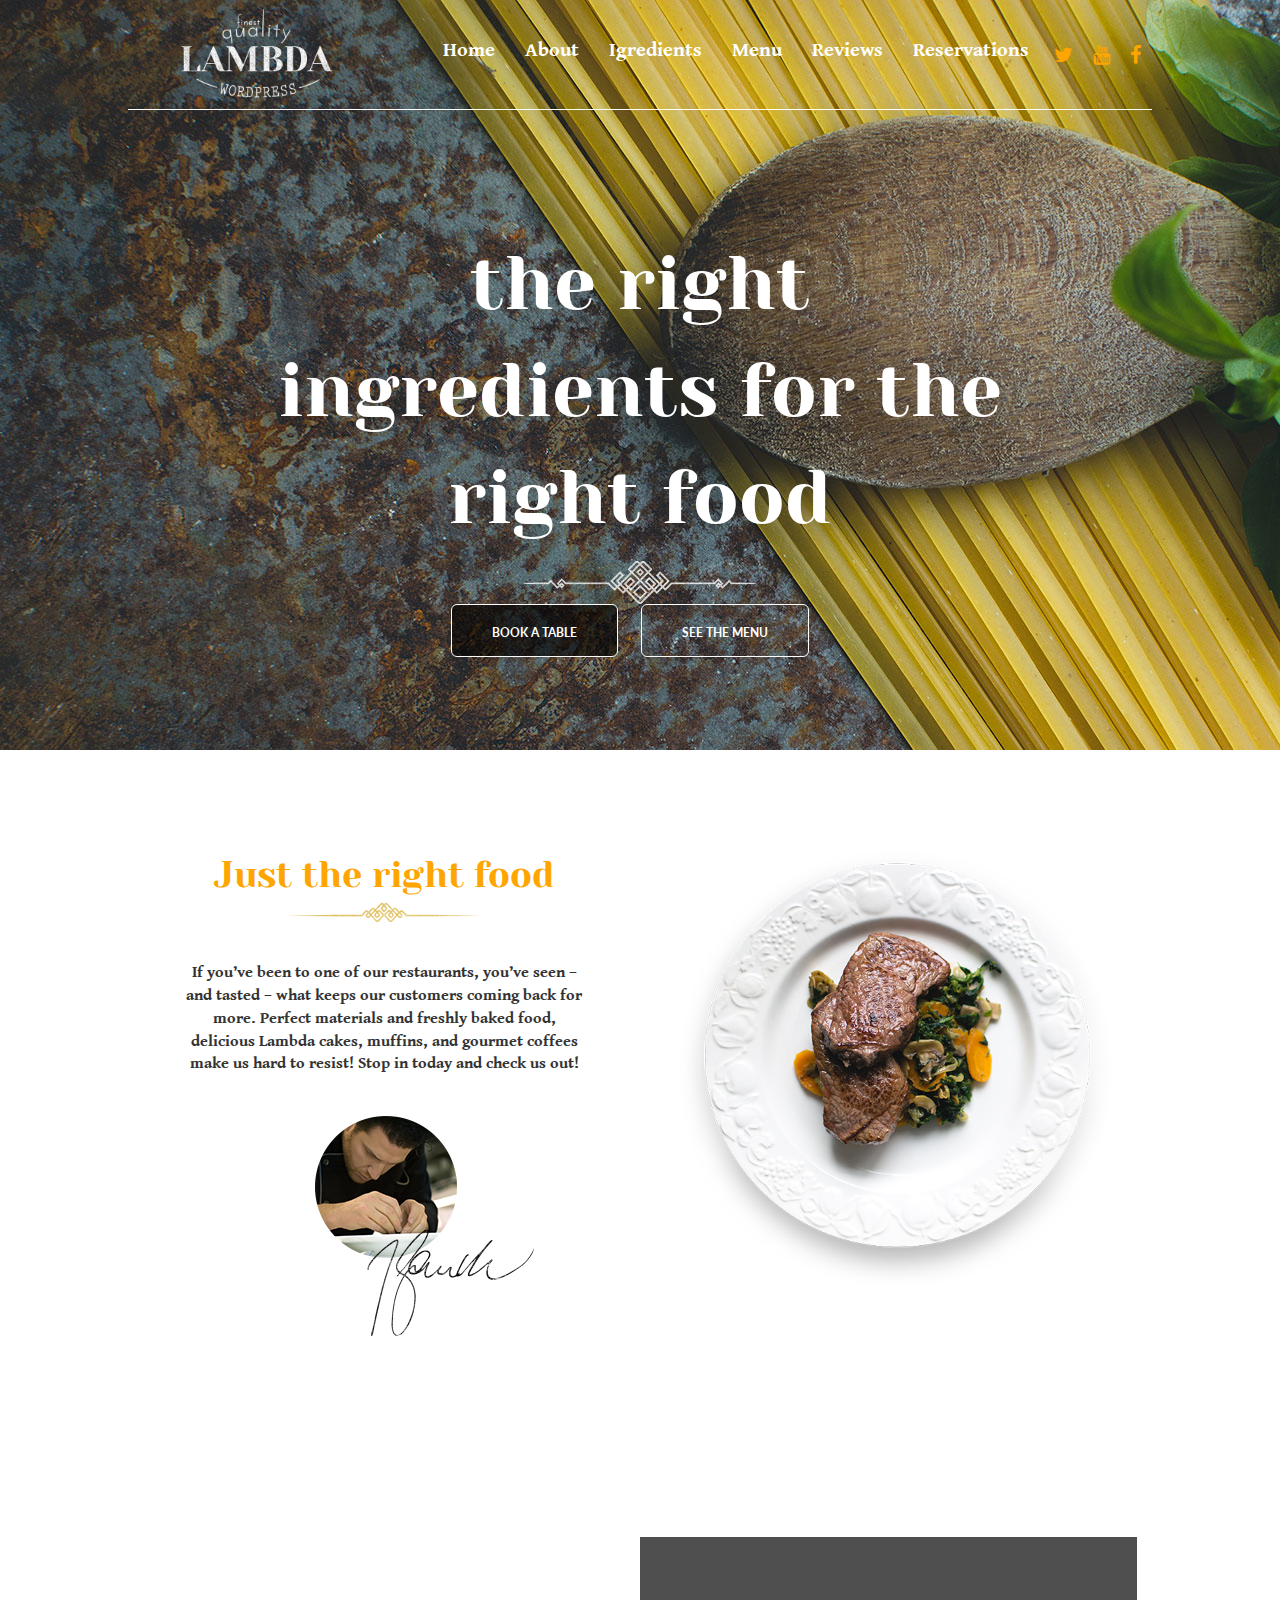
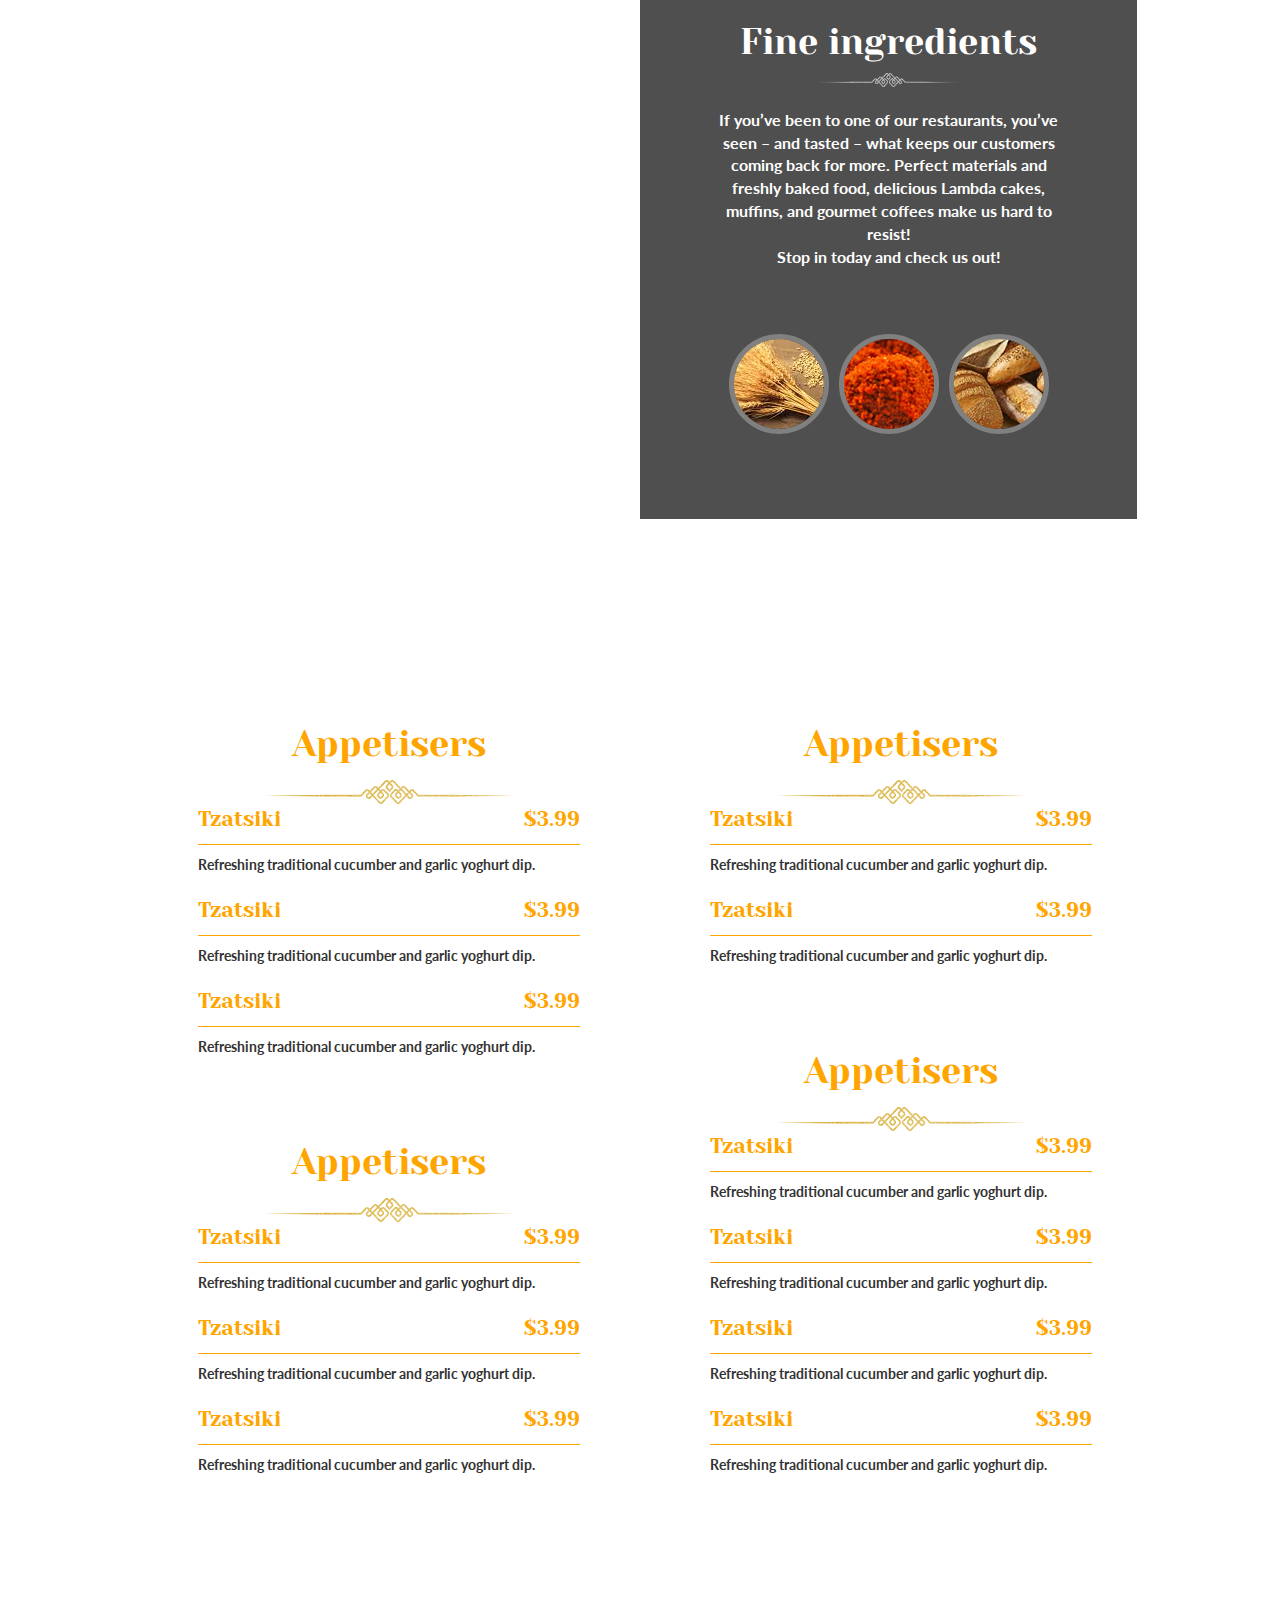
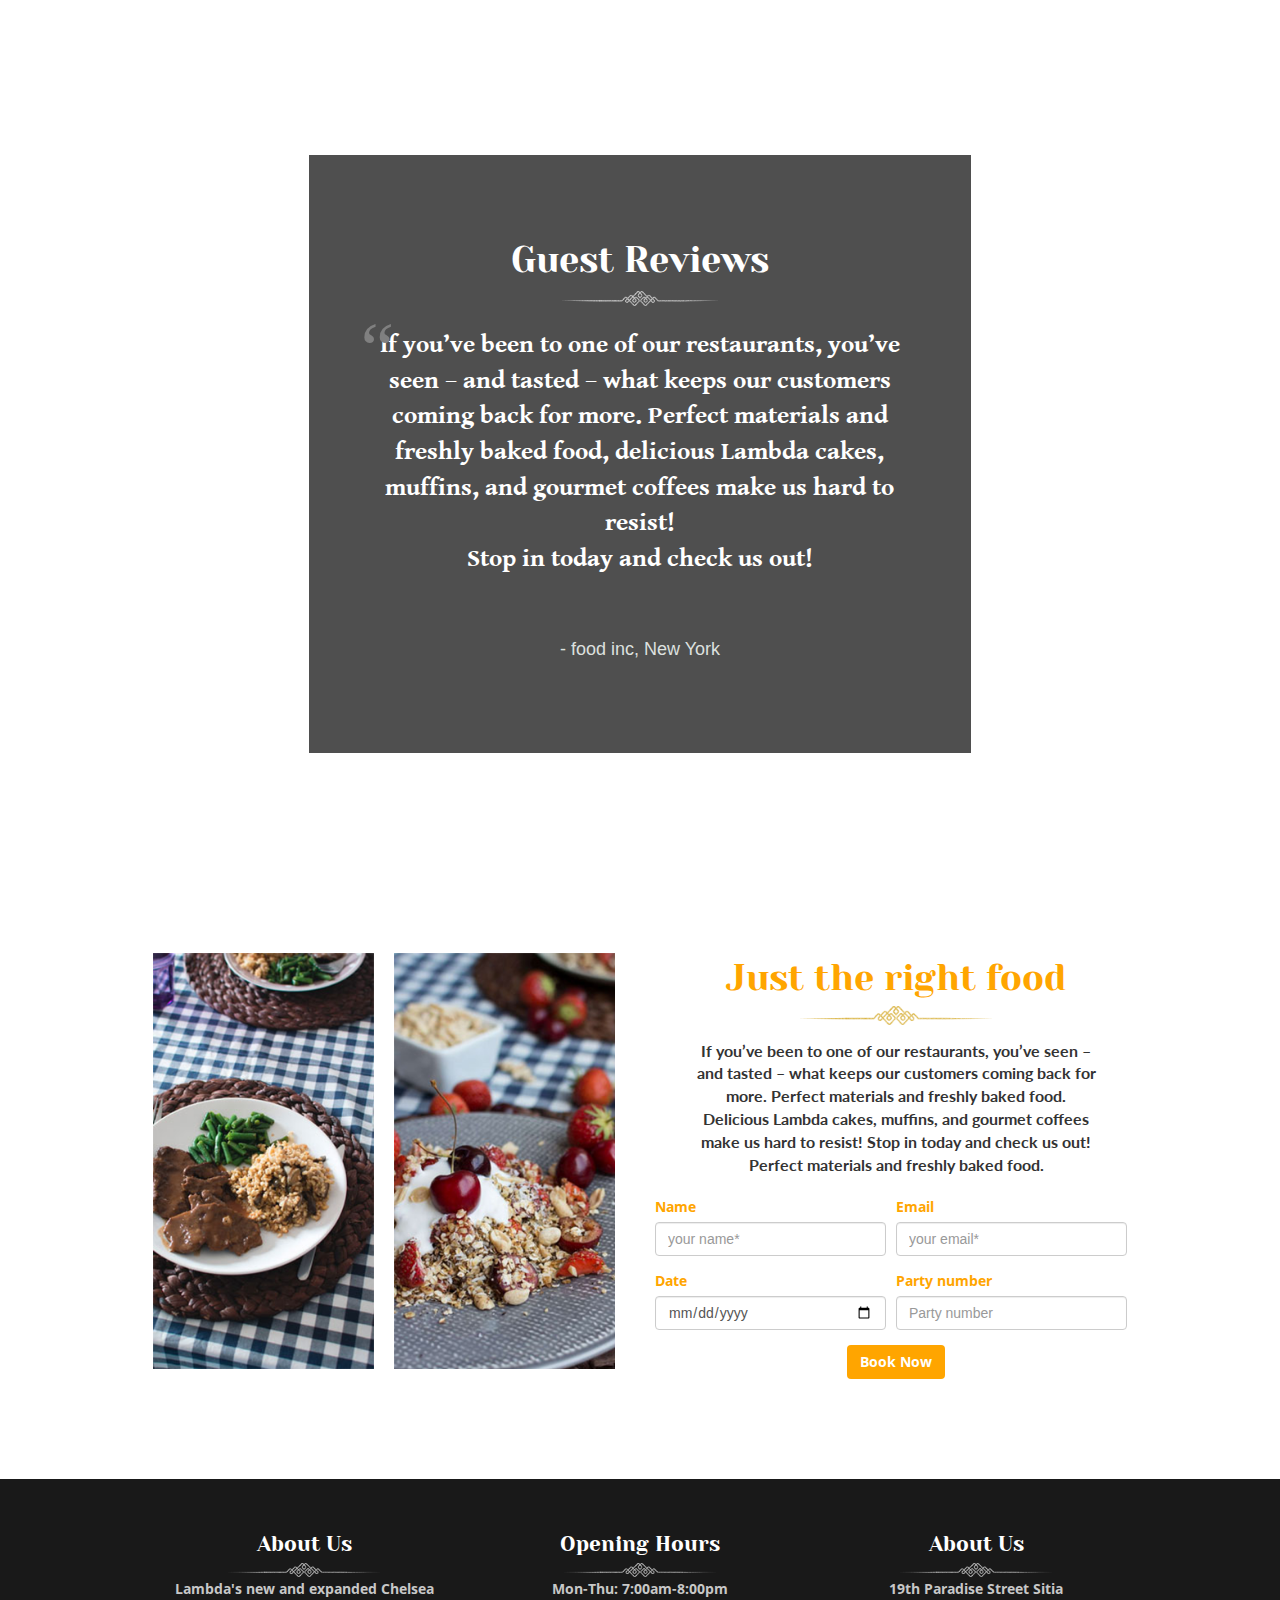
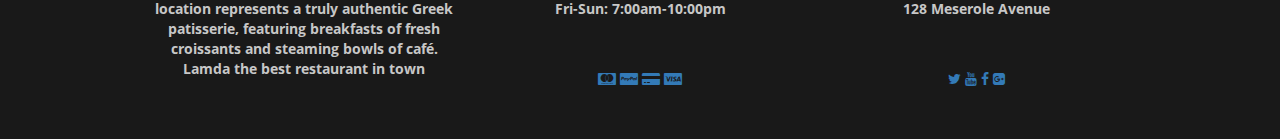
==== index.html @ 059dde7f "template day 90%" ====
<!DOCTYPE html>
<html lang="en">
<head>
	<meta charset="UTF-8">
	<title>Restaurant</title>

	<link rel="stylesheet" href="css/bootstrap.min.css">
	<link rel="stylesheet" href="css/font-awesome.min.css">
	<link rel="stylesheet" href="css/font.css">

	<script type="text/javascript" src="js/jquery-3.2.1.min.js"></script>
	<script type="text/javascript" src="js/bootstrap.min.js"></script>
	<script type="text/javascript" src="js/masonry.pkgd.js"></script>
	<link rel="stylesheet" href="css/style.css">

</head>
<body>
	<header id="header" class="">
		<div class="top-head">
			<div class="col-md-3 logo">
				<a href="#"><img src="img/logo1.png"  alt=""></a>
			</div>
			<div class="menu-top pull-right">
				<div class="row">
					<nav class=" navbar">
						<div class="container-fluid">
							<ul class="nav navbar-nav">
								<li class="active"><a href="#">Home</a></li>
								<li><a href="#">About</a></li>
								<li><a href="#">Igredients</a></li>
								<li><a href="#">Menu</a></li>
								<li><a href="#">Reviews</a></li>
								<li><a href="#">Reservations</a></li>
								<li >
									<ul class="social">
										<li><a href="#"><i class="fa fa-twitter" aria-hidden="true"></i></a></li>
										<li><a href="#"><i class="fa fa-youtube" aria-hidden="true"></i></a></li>
										<li><a href="#"><i class="fa fa-facebook" aria-hidden="true"></i></a></li>
									</ul>
								</li>
							</ul>
						</div>
					</nav>
				</div>
			</div>

		</div>
		<div class="content-top text-center">
			<div class="slogan">
				<p>the right ingredients for the right food</p>
			</div>
			<img src="img/hr-bg-slide.png" alt="">
			<div class="content-button">
				<a href="#" class="btn btn-lg " style="background: rgba(0, 0, 0, 0.64);">BOOK A TABLE</a>
				<a href="#" class="btn btn-lg">SEE THE MENU</a>
			</div>
		</div>
	</header><!-- /header -->

	<div class="container">
		<section class="about row">
			<div class="col-md-6 text-center">
				<div class="about-name">Just the right food</div>
				<img src="img/ss-content-hr.png" alt="" style="max-width: 40%;">
				<div class="about-content">If you’ve been to one of our restaurants, you’ve seen – and tasted – what keeps our customers coming back for more. Perfect materials and freshly baked food, delicious Lambda cakes,  muffins, and gourmet coffees make us hard to resist! Stop in today and check us out!</div>
				<img src="img/ss-about2.png" alt="" class="about-img1">
			</div>
			<div class="col-md-6 about-img text-center">
				<img src="img/ss-about1.png" alt="">
			</div>
		</section>
	</div>
	<!-- /about -->
	<section class="ingredients">
		<div class="container">
			<div class="col-md-6 col-md-offset-6 ingredients-col text-center">
				<div class="ingredient-name">Fine ingredients</div>
				<img src="img/ss-ingre-hr.png" alt="">
				<div class="ingredient-content" >If you’ve been to one of our restaurants, you’ve seen – and tasted – what keeps our customers coming back for more. Perfect materials and freshly baked food, delicious Lambda cakes,  muffins, and gourmet coffees make us hard to resist! 
					<p>Stop in today and check us out!</p>
				</div>
				<div class="ingredient-img text-center">
					<div class="img3 pull-left"><img src="img/ss-ingre1.png" alt=""></div>
					<div class="img3 pull-left"><img src="img/ss-ingre2.png" alt=""></div>
					<div class="img3 pull-left"><img src="img/ss-ingre3.png" alt=""></div>
				</div>
			</div>
		</div>
	</section>
	<!-- /ingredients -->
	<div class="container">
		<section class="menu row grid" data-masonry='{ "itemSelector": ".grid-item", "columnWidth": 50% }'>
			<div class="col-md-6 grid-item">
				<div class="menu-title text-center">
					<p>Appetisers</p>
					<img src="img/ss-content-hr.png" alt="">
				</div>
				<div class="menu-sub">
					<div class="titleNprice">
						<p class="title pull-left">Tzatsiki</p>
						<p class="price pull-right">$3.99</p>
					</div>
					<div class="description">Refreshing traditional cucumber and garlic yoghurt dip.</div>
				</div>
				<div class="menu-sub">
					<div class="titleNprice">
						<p class="title pull-left">Tzatsiki</p>
						<p class="price pull-right" >$3.99</p>
					</div>
					<div class="description">Refreshing traditional cucumber and garlic yoghurt dip.</div>
				</div>
				<div class="menu-sub">
					<div class="titleNprice">
						<p class="title pull-left">Tzatsiki</p>
						<p class="price pull-right" >$3.99</p>
					</div>
					<div class="description">Refreshing traditional cucumber and garlic yoghurt dip.</div>
				</div>
				

			</div>
			<div class="col-md-6 grid-item">
				<div class="menu-title text-center">
					<p>Appetisers</p>
					<img src="img/ss-content-hr.png" alt="">
				</div>
				<div class="menu-sub">
					<div class="titleNprice">
						<p class="title pull-left">Tzatsiki</p>
						<p class="price pull-right" >$3.99</p>
					</div>
					<div class="description">Refreshing traditional cucumber and garlic yoghurt dip.</div>
				</div>
				<div class="menu-sub">
					<div class="titleNprice">
						<p class="title pull-left">Tzatsiki</p>
						<p class="price pull-right" >$3.99</p>
					</div>
					<div class="description">Refreshing traditional cucumber and garlic yoghurt dip.</div>
				</div>
				

			</div>
			<div class="col-md-6 grid-item">
				<div class="menu-title text-center">
					<p>Appetisers</p>
					<img src="img/ss-content-hr.png" alt="">
				</div>
				<div class="menu-sub">
					<div class="titleNprice">
						<p class="title pull-left">Tzatsiki</p>
						<p class="price pull-right">$3.99</p>
					</div>
					<div class="description">Refreshing traditional cucumber and garlic yoghurt dip.</div>
				</div>
				<div class="menu-sub">
					<div class="titleNprice">
						<p class="title pull-left">Tzatsiki</p>
						<p class="price pull-right">$3.99</p>
					</div>
					<div class="description">Refreshing traditional cucumber and garlic yoghurt dip.</div>
				</div>
				<div class="menu-sub">
					<div class="titleNprice">
						<p class="title pull-left">Tzatsiki</p>
						<p class="price pull-right" >$3.99</p>
					</div>
					<div class="description">Refreshing traditional cucumber and garlic yoghurt dip.</div>
				</div>
				<div class="menu-sub">
					<div class="titleNprice">
						<p class="title pull-left">Tzatsiki</p>
						<p class="price pull-right" >$3.99</p>
					</div>
					<div class="description">Refreshing traditional cucumber and garlic yoghurt dip.</div>
				</div>

				

			</div>
			<div class="col-md-6 grid-item">
				<div class="menu-title text-center">
					<p>Appetisers</p>
					<img src="img/ss-content-hr.png" alt="">
				</div>
				<div class="menu-sub">
					<div class="titleNprice">
						<p class="title pull-left">Tzatsiki</p>
						<p class="price pull-right">$3.99</p>
					</div>
					<div class="description">Refreshing traditional cucumber and garlic yoghurt dip.</div>
				</div>
				<div class="menu-sub">
					<div class="titleNprice">
						<p class="title pull-left">Tzatsiki</p>
						<p class="price pull-right" >$3.99</p>
					</div>
					<div class="description">Refreshing traditional cucumber and garlic yoghurt dip.</div>
				</div>
				<div class="menu-sub">
					<div class="titleNprice">
						<p class="title pull-left">Tzatsiki</p>
						<p class="price pull-right" >$3.99</p>
					</div>
					<div class="description">Refreshing traditional cucumber and garlic yoghurt dip.</div>
				</div>
			</div>
		</section>
	</div>
	<!-- /menu -->
	<section class="review">
		<div class="container">
			<div class="col-md-8 col-md-offset-2 review-col text-center">
				<div class="review-name">Guest Reviews</div>
				<img src="img/ss-ingre-hr.png" alt="">
				<div class="review-content text-center" ><span style="font-family: Georgia;font-size: 75px;position: absolute;color: gray;top: 139px;left: 52px;">“</span>If you’ve been to one of our restaurants, you’ve seen – and tasted – what keeps our customers coming back for more. Perfect materials and freshly baked food, delicious Lambda cakes,  muffins, and gourmet coffees make us hard to resist! 
					<p>Stop in today and check us out!</p>
				</div>
				<p class="review-src">- food inc, New York</p>
			</div>
		</div>
	</section>
	<!-- /review -->
	<div class="container">
		<section class="reservations row">
			<div class="col-md-6 reservations-img">
				<div class="img2"><img src="img/ss-reser1.png" alt=""></div>
				<div class="img2"><img src="img/ss-reser2.png" alt=""></div>
			</div>

			<div class="col-md-6 reservations-TF">
				<div class="reservations-text text-center">
					<div class="reservations-name">Just the right food</div>
					<img src="img/ss-content-hr.png" alt="" style="max-width: 40%;">
					<div class="reservations-content">
						If you’ve been to one of our restaurants, you’ve seen – and tasted – what keeps our customers coming back for more. Perfect materials and freshly baked food. <br>
						Delicious Lambda cakes,  muffins, and gourmet coffees make us hard to resist! Stop in today and check us out! Perfect materials and freshly baked food.
					</div>
				</div>
				<div class="reservations-form">
					<form action="" method="POST" role="form">
						<div class="form-group rs-form">
							<label for="">Name</label>
							<input type="text" class="form-control" name="name" placeholder="your name*" required>
						</div>
						<div class="form-group rs-form">
							<label for="">Email</label>
							<input type="email" class="form-control" name="email" placeholder="your email*" required>
						</div>
						<div class="form-group rs-form">
							<label for="">Date</label>
							<input type="date" class="form-control" name="date" required>
						</div>
						<div class="form-group rs-form">
							<label for="">Party number</label>
							<input type="number" class="form-control" name="number" placeholder="Party number">
						</div>

						

						<button type="submit" class="btn btn-orange" style="display: block;margin: 0 auto;">Book Now</button>
					</form>
				</div>
			</div>
		</section>
	</div>
	<!-- /reservations -->
	<footer id="footer">
		<div class="container">
			<div class="row">
				<div class="col-md-4 AboutUs text-center">
					<div class="About-title">About Us</div>
					<img src="img/ss-ingre-hr.png" alt="">
					<div class="About-des">
						Lambda's new and expanded Chelsea location represents a truly authentic Greek patisserie, featuring breakfasts of fresh croissants and steaming bowls of café.
						Lamda the best restaurant in town
					</div>
				</div>
				<div class="col-md-4 AboutUs text-center">
					<div class="About-title">Opening Hours</div>
					<img src="img/ss-ingre-hr.png" alt="">
					<div class="About-des">
						<div class="timework">
							Mon-Thu: 7:00am-8:00pm <br>
							Fri-Sun: 7:00am-10:00pm
						</div>
						<div class="logo-pay">
							<a href="#"><i class="fa fa-cc-mastercard" aria-hidden="true"></i></a>
							<a href="#"><i class="fa fa-cc-paypal" aria-hidden="true"></i></a>
							<a href="#"><i class="fa fa-credit-card-alt" aria-hidden="true"></i></a>
							<a href="#"><i class="fa fa-cc-visa" aria-hidden="true"></i></a>
						</div>
					</div>
				</div>
				<div class="col-md-4 AboutUs text-center">
					<div class="About-title">About Us</div>
					<img src="img/ss-ingre-hr.png" alt="">
					<div class="About-des">
						<div class="addwork">
							19th Paradise Street Sitia <br>
							128 Meserole Avenue
						</div>
						<div class="logo-social">
							<a href="#"><i class="fa fa-twitter" aria-hidden="true"></i></a>
							<a href="#"><i class="fa fa-youtube" aria-hidden="true"></i></i></a>
							<a href="#"><i class="fa fa-facebook" aria-hidden="true"></i></a>
							<a href="#"><i class="fa fa-google-plus-square" aria-hidden="true"></i></a>
						</div>
					</div>
				</div>
				
			</div>
		</div>
	</footer>






	<!-- script div xếp chồng -->
	<script>
		$()
		
	</script>
	<script type="text/javascript">
		$(document).ready(function() {
			var elem = document.querySelector('.grid');
			var msnry = new Masonry( elem, {
		  	// options
		  	itemSelector: '.grid-item',
		  	columnWidth: 200
		  });

			// element argument can be a selector string
			//   for an individual element
			var msnry = new Masonry( '.grid', {
			  // options
			});
		});
	</script>
</body>
</html>
---- css/font.css ----
@font-face {
    font-family: 'Lato';
    src: url('../fonts/Lato-Bold.ttf');
}
@font-face {
    font-family: 'Yeseva One';
    src: url('../fonts/YesevaOne-Regular.ttf');
}
@font-face {
    font-family: 'Gentium Book';
    src: url('../fonts/GenBkBasB.ttf');
}
@font-face {
    font-family: 'OpenSans';
    src: url('../fonts/OpenSans-Bold.ttf');
}
---- css/style.css ----
*{
	margin: 0;
	padding: 0;
}
*:before,
*:after {
    -moz-box-sizing: border-box;
    box-sizing: border-box;
}
/*chung*/
li{
	list-style: none;
}
a{
	text-decoration: none;
}

/*nav*/
#header{
	height: 750px;
	background: url(../img/bg-slide.png);
	background-attachment: fixed;
}
.top-head{
	height: 110px;
	width: 80%;
	margin: 0 auto;
	border-bottom: 1px solid #fff;
	color: white;
}
.logo{
	text-align: center;
}
.logo img{
	max-height: 110px;
	-webkit-filter: brightness(0) invert(1);
    filter: brightness(0) invert(1);
}
.navbar{
  margin-bottom: 0px;
  margin-top: 30px;
}
.navbar a{
	color: white;
	font-size: 20px;
	font-family: 'Gentium Book';
}
.navbar-nav>li>a{
	padding-top: 10px;
}
.navbar-nav>li>a:hover{
	background: orange;
}
.social li{
	padding:  10px;
	float: left;
	
	font-size: 20px;
}
.social li a{
	color: orange;
}
.social a:hover{
	cursor: pointer;
	color: white;
}
/*setfont*/
.slogan,.about-name,.ingredient-name,.menu-title p,.review-name,.title,.price,.reservations-name,.About-title{
	font-family: 'Yeseva One';
}
.content-button a,.ingredient-content,.description,.reservations-content{
	font-family: 'Lato';
}
.review-content,.about-content{
	font-family: 'Gentium Book';
}
.About-des,.rs-form label,.btn-orange{
	font-family: 'OpenSans';
}

/*content-top*/
.content-top{
	padding: 120px 0;
}
.slogan{
	width: 60%;
	margin: 0 auto;
	font-size: 75px;
	color: white;
	
}
	


.content-top img{
	max-width: 80%;
}
.content-button{
	
}
.content-button a{
	padding: 15px 40px;	
	border: 1x solid black;
	border: 1px solid white;
	color: white;
	margin-right: 20px;
	font-size: 12px;
	padding-top: 20px;
}
.content-button a:hover{
	color: orange;
}
/*main*/
.container{
	width: 80%;
}
	/*about*/
.about{
	padding: 100px 0px;
}

.about-img img{
	width: 90%;
}
.about-img1{
	margin-left: 80px;
}
.about-name{
	font-size: 36px;
	color: orange;
}
.about-content{
	padding: 40px;
	font-size: 16px;
    font-weight: 400;
}
	/*ingredients*/
.ingredients{
	padding: 100px 0;
	color: white;
	background: url(../img/ss-ingre-bg.png);
	background-attachment: fixed;
}
.ingredients-col{
	padding: 80px 70px;
	background: rgba(0, 0, 0, 0.69);
}
.ingredient-name{
	font-size: 36px;
}
.ingredient-content{
	margin-top: 20px;
	margin-bottom: 60px;
	font-size: 16px;
    font-weight: 400;
}
.ingredient-img{
	overflow: hidden;
	width: 330px;
	margin: 0 auto;
}
.ingredient-img .img3{
	width: 100px;
	height: 100px;
	margin: 5px;
	overflow: hidden;
	border: 5px solid gray;
	border-radius: 50%;
	position: relative;
}
.img3 img{
	position: absolute;
	top: -25%;
	left: -65%;

}

.ingredient-name~img{
	max-width: 40%;
}

	/*menu*/
.grid:after {
  content: '';
  display: block;
  clear: both;
}
.menu{
	padding: 100px 0;
}
.grid-item{
	float: left;
	padding: 0 60px 60px 70px;
}
.description{
	clear: both;
	padding: 10px 0 20px 0;
}
.menu-title p,.titleNprice{
	color: orange;
}
.menu-title p{
	font-size: 36px;

}
.titleNprice{
	font-size: 21px;
	overflow: hidden;
	border-bottom: 1px solid orange;
}

	/*review*/
.review{
	padding: 100px 0;
	color: white;
	background: url(../img/ss-review-bg.png);
	background-attachment: fixed;
}
.review-col{
	padding: 80px 70px;
	background: rgba(0, 0, 0, 0.69);
}
.review-name{
	font-size: 36px;
}
.review-content{
	margin-top: 20px;
	margin-bottom: 60px;
	font-size: 25px;
    font-weight: 400;
}
.review-src{
	font-size: 18px;
	color: #dde0df;
}

.review-name~img{
	max-width: 30%;
}

	/*reservation*/
.reservations{
	padding: 100px 0;
}
.img2{
	width: 46%;
	margin: 0 2%;
	float: left;
}
.img2 img{
	width: 100%;
}
.reservations-name{
	font-size: 36px;
	color: orange;
}
.reservations-content{
	padding: 15px 40px 20px 40px;
	font-size: 16px;
    font-weight: 400;
}
.rs-form{
	width: 48%;
	margin-right: 2%;
	float: left;
}
.rs-form label{
	color: orange;
}
.btn-orange{
	background: orange;
	color: white;
}

	/*footer*/
#footer{
	padding: 50px 10px;
	background: #191919;
	color: white;
}
.About-title{
	font-size: 21px;
}
.About-title~img{
	max-width: 50%;
}
.logo-pay,.logo-social{
	margin-top: 50px;
}
.About-des{
	color: #c7c7c7;
}
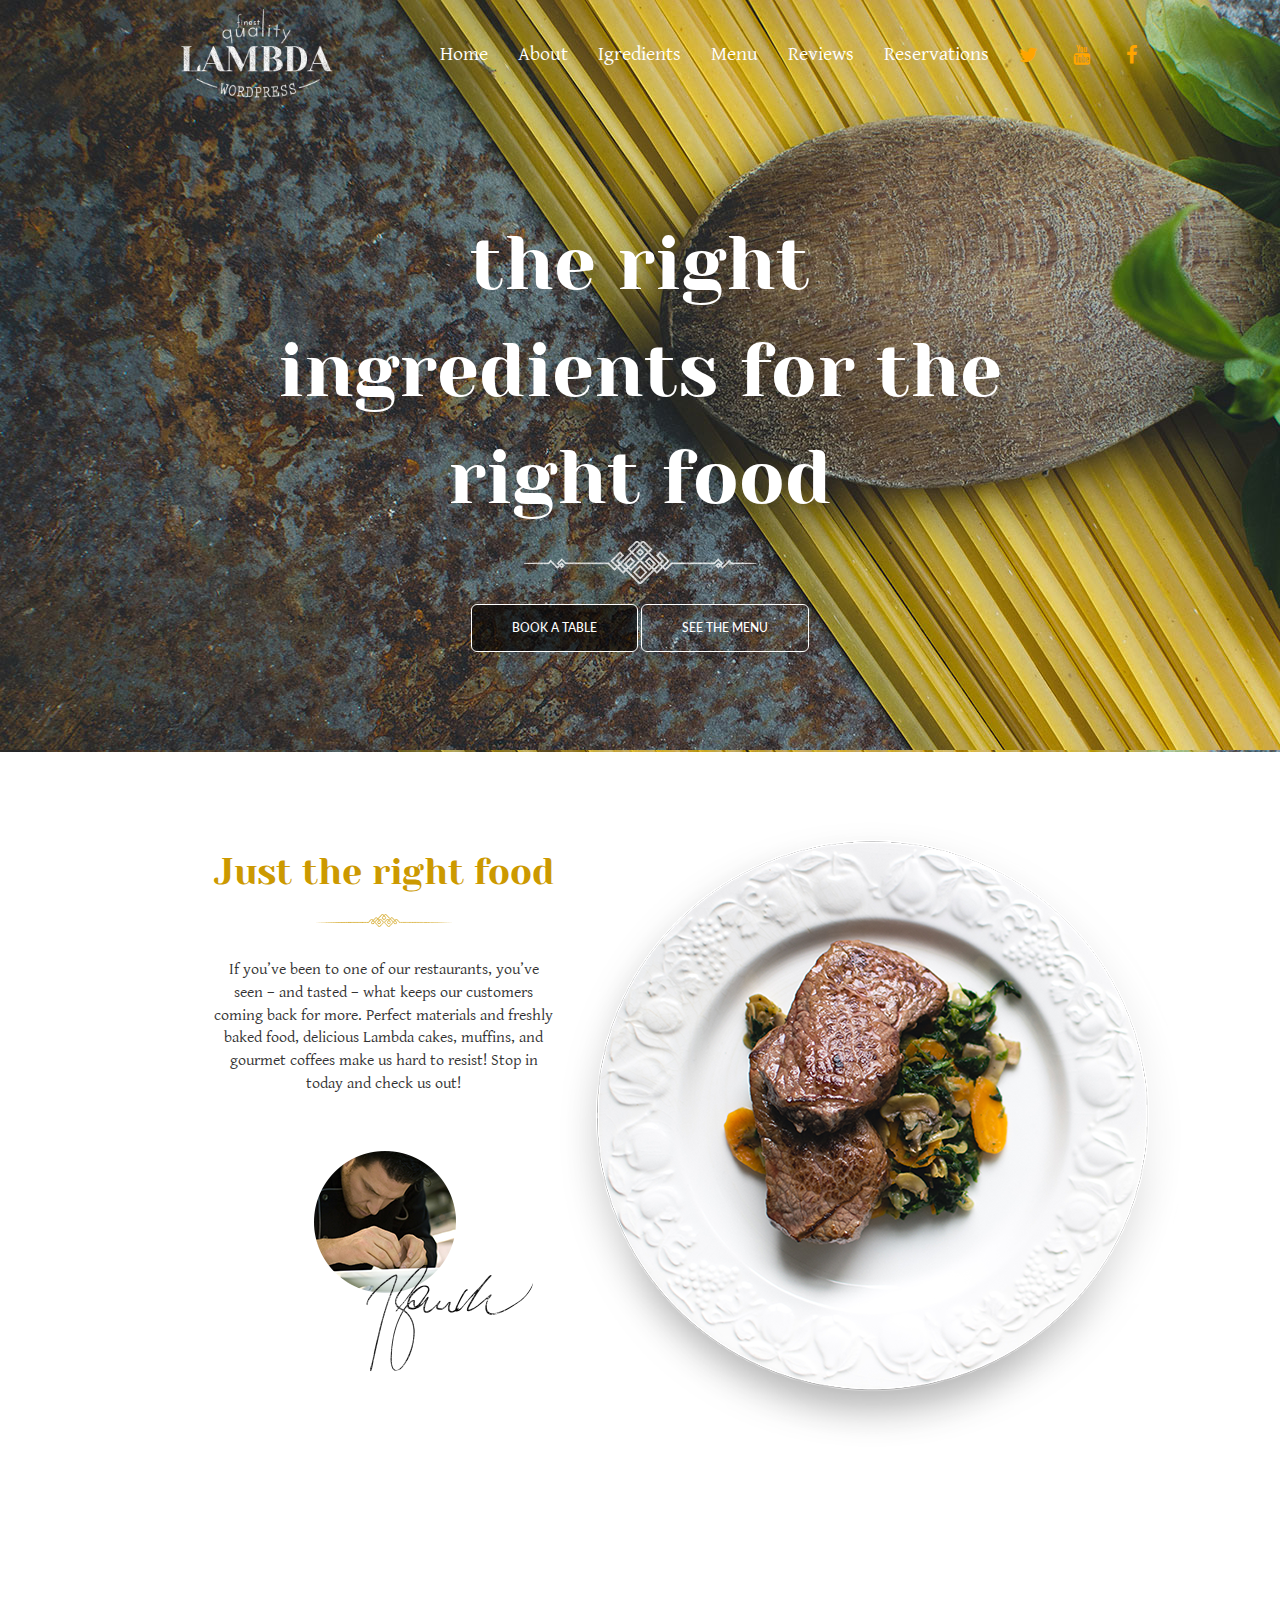
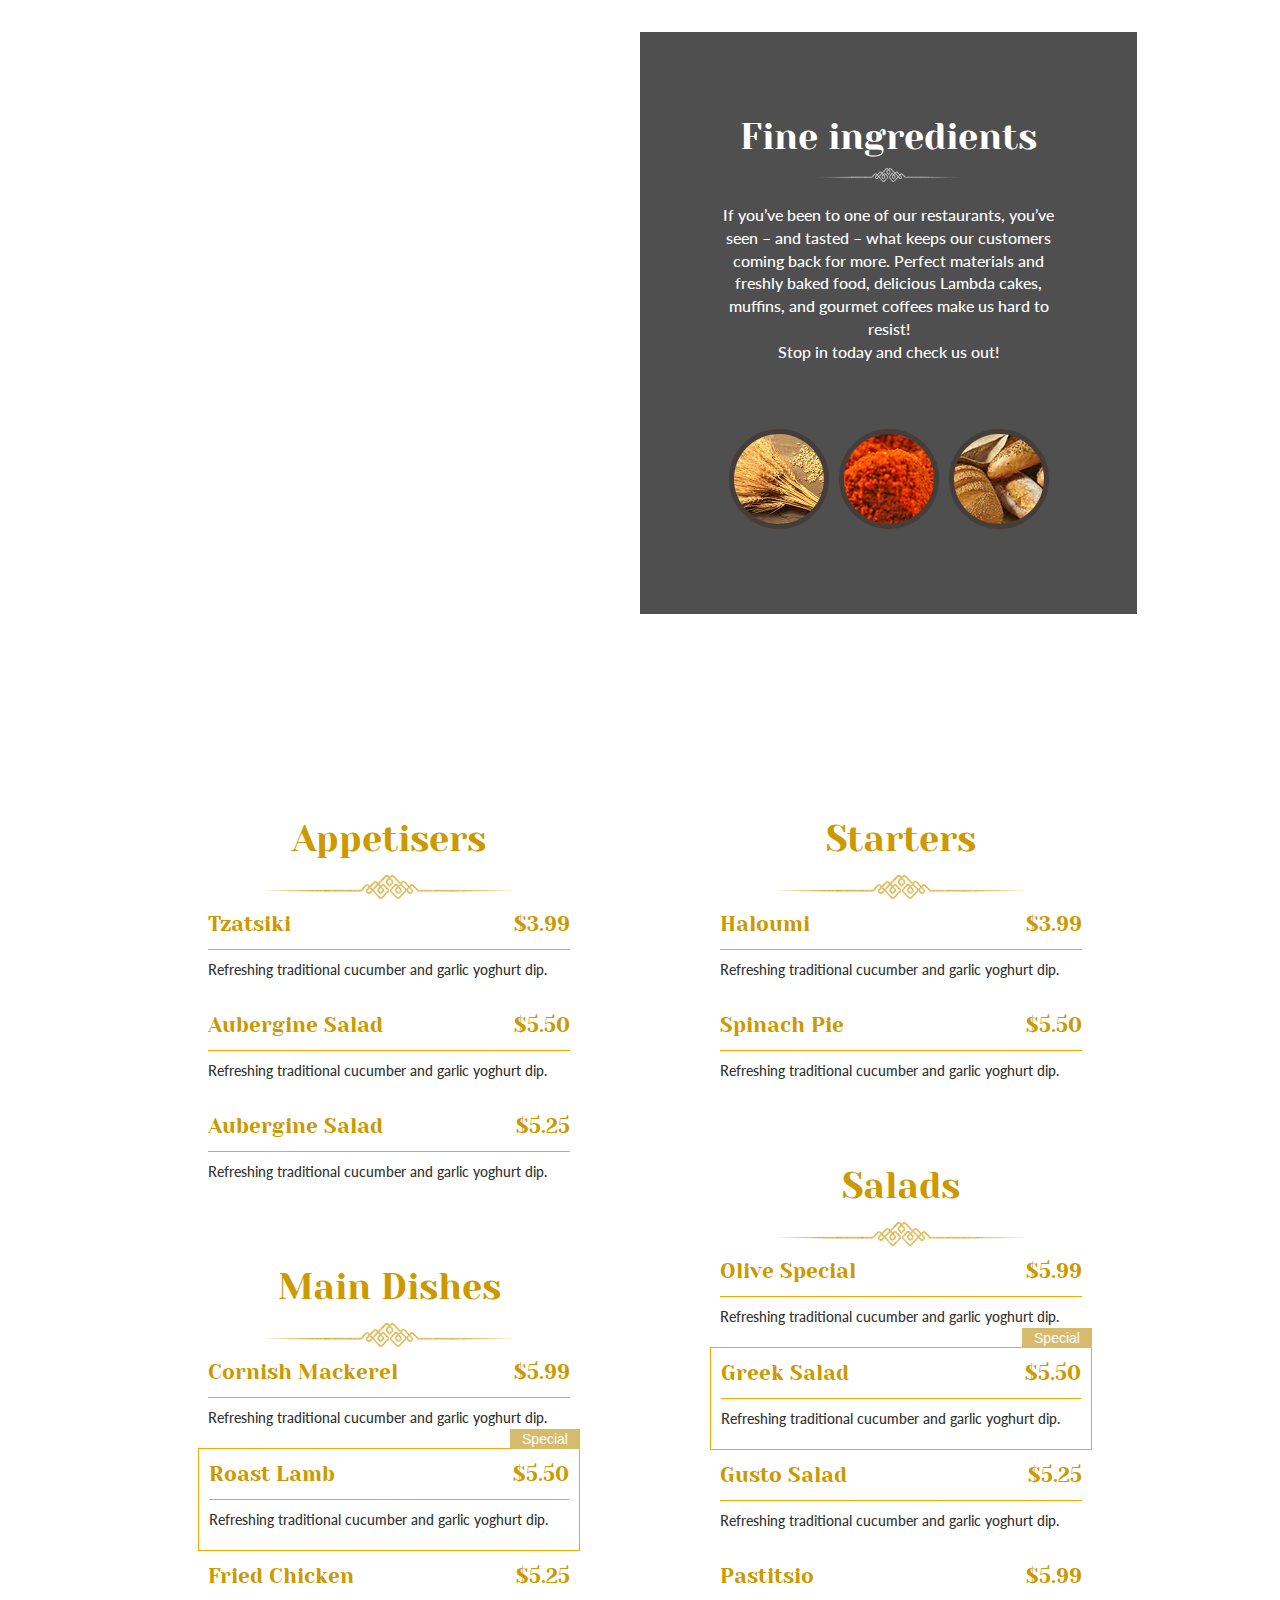
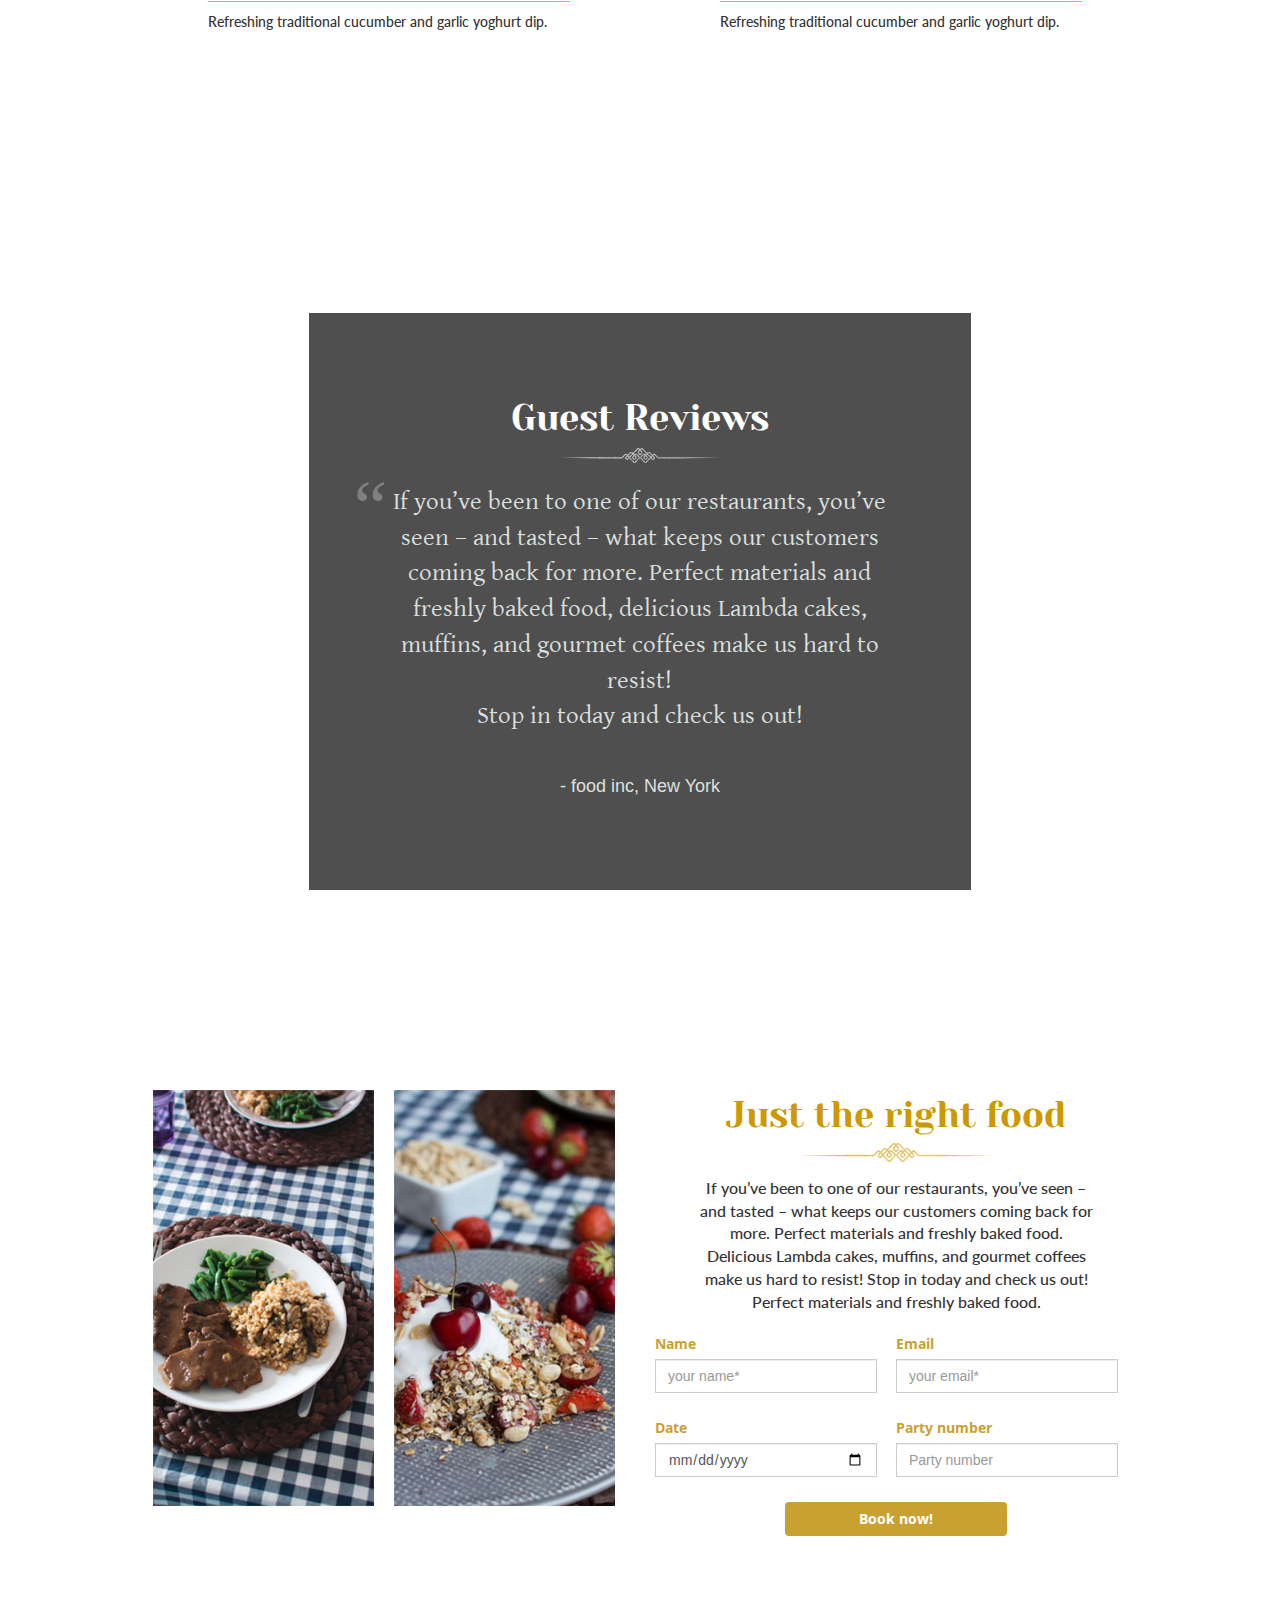
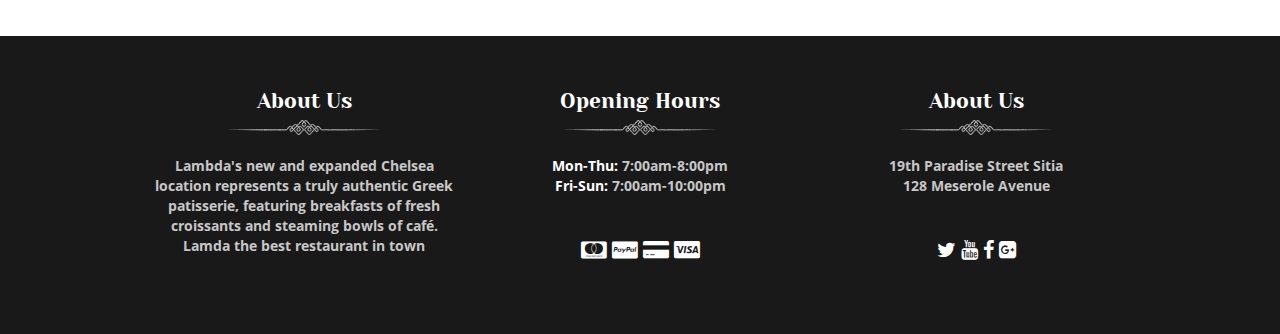
==== commit 4f36e414: "Done template!" ====
--- a/index.html
+++ b/index.html
@@ -11,39 +11,35 @@
 	<script type="text/javascript" src="js/jquery-3.2.1.min.js"></script>
 	<script type="text/javascript" src="js/bootstrap.min.js"></script>
 	<script type="text/javascript" src="js/masonry.pkgd.js"></script>
+	<script type="text/javascript" src="js/notify.js"></script>
 	<link rel="stylesheet" href="css/style.css">
 
 </head>
 <body>
 	<header id="header" class="">
-		<div class="top-head">
-			<div class="col-md-3 logo">
-				<a href="#"><img src="img/logo1.png"  alt=""></a>
-			</div>
-			<div class="menu-top pull-right">
-				<div class="row">
-					<nav class=" navbar">
-						<div class="container-fluid">
-							<ul class="nav navbar-nav">
-								<li class="active"><a href="#">Home</a></li>
-								<li><a href="#">About</a></li>
-								<li><a href="#">Igredients</a></li>
-								<li><a href="#">Menu</a></li>
-								<li><a href="#">Reviews</a></li>
-								<li><a href="#">Reservations</a></li>
-								<li >
-									<ul class="social">
-										<li><a href="#"><i class="fa fa-twitter" aria-hidden="true"></i></a></li>
-										<li><a href="#"><i class="fa fa-youtube" aria-hidden="true"></i></a></li>
-										<li><a href="#"><i class="fa fa-facebook" aria-hidden="true"></i></a></li>
-									</ul>
-								</li>
-							</ul>
-						</div>
+		<div class="navbar-top">
+			<div class="top-head">
+				<div class="col-md-3 logo">
+					<a href="#"><img src="img/logo1.png"  alt=""></a>
+				</div>
+				<div class="menu-top pull-right">
+					<nav class="navbar-custom">
+						<ul>
+							<li><a href="#">Home</a></li>
+							<li><a href="#">About</a></li>
+							<li><a href="#">Igredients</a></li>
+							<li><a href="#">Menu</a></li>
+							<li><a href="#">Reviews</a></li>
+							<li><a href="#">Reservations</a></li>
+							<li class="social">
+								<a href="#"><i class="fa fa-twitter" aria-hidden="true"></i></a>
+								<a href="#"><i class="fa fa-youtube" aria-hidden="true"></i></a>
+								<a href="#"><i class="fa fa-facebook" aria-hidden="true"></i></a>
+							</li>
+						</ul>
 					</nav>
 				</div>
 			</div>
-
 		</div>
 		<div class="content-top text-center">
 			<div class="slogan">
@@ -52,14 +48,14 @@
 			<img src="img/hr-bg-slide.png" alt="">
 			<div class="content-button">
 				<a href="#" class="btn btn-lg " style="background: rgba(0, 0, 0, 0.64);">BOOK A TABLE</a>
-				<a href="#" class="btn btn-lg">SEE THE MENU</a>
+				<a href="#" class="btn btn-lg" >SEE THE MENU</a>
 			</div>
 		</div>
 	</header><!-- /header -->
 
 	<div class="container">
 		<section class="about row">
-			<div class="col-md-6 text-center">
+			<div class="col-md-4 col-md-offset-1 text-center about-left">
 				<div class="about-name">Just the right food</div>
 				<img src="img/ss-content-hr.png" alt="" style="max-width: 40%;">
 				<div class="about-content">If you’ve been to one of our restaurants, you’ve seen – and tasted – what keeps our customers coming back for more. Perfect materials and freshly baked food, delicious Lambda cakes,  muffins, and gourmet coffees make us hard to resist! Stop in today and check us out!</div>
@@ -104,15 +100,15 @@
 				</div>
 				<div class="menu-sub">
 					<div class="titleNprice">
-						<p class="title pull-left">Tzatsiki</p>
-						<p class="price pull-right" >$3.99</p>
-					</div>
-					<div class="description">Refreshing traditional cucumber and garlic yoghurt dip.</div>
-				</div>
-				<div class="menu-sub">
-					<div class="titleNprice">
-						<p class="title pull-left">Tzatsiki</p>
-						<p class="price pull-right" >$3.99</p>
+						<p class="title pull-left">Aubergine Salad</p>
+						<p class="price pull-right" >$5.50</p>
+					</div>
+					<div class="description">Refreshing traditional cucumber and garlic yoghurt dip.</div>
+				</div>
+				<div class="menu-sub">
+					<div class="titleNprice">
+						<p class="title pull-left">Aubergine Salad</p>
+						<p class="price pull-right" >$5.25</p>
 					</div>
 					<div class="description">Refreshing traditional cucumber and garlic yoghurt dip.</div>
 				</div>
@@ -121,20 +117,20 @@
 			</div>
 			<div class="col-md-6 grid-item">
 				<div class="menu-title text-center">
-					<p>Appetisers</p>
+					<p>Starters</p>
 					<img src="img/ss-content-hr.png" alt="">
 				</div>
 				<div class="menu-sub">
 					<div class="titleNprice">
-						<p class="title pull-left">Tzatsiki</p>
+						<p class="title pull-left">Haloumi</p>
 						<p class="price pull-right" >$3.99</p>
 					</div>
 					<div class="description">Refreshing traditional cucumber and garlic yoghurt dip.</div>
 				</div>
 				<div class="menu-sub">
 					<div class="titleNprice">
-						<p class="title pull-left">Tzatsiki</p>
-						<p class="price pull-right" >$3.99</p>
+						<p class="title pull-left">Spinach Pie</p>
+						<p class="price pull-right" >$5.50</p>
 					</div>
 					<div class="description">Refreshing traditional cucumber and garlic yoghurt dip.</div>
 				</div>
@@ -143,34 +139,34 @@
 			</div>
 			<div class="col-md-6 grid-item">
 				<div class="menu-title text-center">
-					<p>Appetisers</p>
+					<p>Salads</p>
 					<img src="img/ss-content-hr.png" alt="">
 				</div>
 				<div class="menu-sub">
 					<div class="titleNprice">
-						<p class="title pull-left">Tzatsiki</p>
-						<p class="price pull-right">$3.99</p>
-					</div>
-					<div class="description">Refreshing traditional cucumber and garlic yoghurt dip.</div>
-				</div>
-				<div class="menu-sub">
-					<div class="titleNprice">
-						<p class="title pull-left">Tzatsiki</p>
-						<p class="price pull-right">$3.99</p>
-					</div>
-					<div class="description">Refreshing traditional cucumber and garlic yoghurt dip.</div>
-				</div>
-				<div class="menu-sub">
-					<div class="titleNprice">
-						<p class="title pull-left">Tzatsiki</p>
-						<p class="price pull-right" >$3.99</p>
-					</div>
-					<div class="description">Refreshing traditional cucumber and garlic yoghurt dip.</div>
-				</div>
-				<div class="menu-sub">
-					<div class="titleNprice">
-						<p class="title pull-left">Tzatsiki</p>
-						<p class="price pull-right" >$3.99</p>
+						<p class="title pull-left">Olive Special</p>
+						<p class="price pull-right">$5.99</p>
+					</div>
+					<div class="description">Refreshing traditional cucumber and garlic yoghurt dip.</div>
+				</div>
+				<div class="menu-sub menu-special">
+					<div class="titleNprice">
+						<p class="title pull-left">Greek Salad</p>
+						<p class="price pull-right">$5.50</p>
+					</div>
+					<div class="description">Refreshing traditional cucumber and garlic yoghurt dip.</div>
+				</div>
+				<div class="menu-sub">
+					<div class="titleNprice">
+						<p class="title pull-left">Gusto Salad</p>
+						<p class="price pull-right" >$5.25</p>
+					</div>
+					<div class="description">Refreshing traditional cucumber and garlic yoghurt dip.</div>
+				</div>
+				<div class="menu-sub">
+					<div class="titleNprice">
+						<p class="title pull-left">Pastitsio</p>
+						<p class="price pull-right" >$5.99</p>
 					</div>
 					<div class="description">Refreshing traditional cucumber and garlic yoghurt dip.</div>
 				</div>
@@ -180,27 +176,27 @@
 			</div>
 			<div class="col-md-6 grid-item">
 				<div class="menu-title text-center">
-					<p>Appetisers</p>
+					<p>Main Dishes</p>
 					<img src="img/ss-content-hr.png" alt="">
 				</div>
 				<div class="menu-sub">
 					<div class="titleNprice">
-						<p class="title pull-left">Tzatsiki</p>
-						<p class="price pull-right">$3.99</p>
-					</div>
-					<div class="description">Refreshing traditional cucumber and garlic yoghurt dip.</div>
-				</div>
-				<div class="menu-sub">
-					<div class="titleNprice">
-						<p class="title pull-left">Tzatsiki</p>
-						<p class="price pull-right" >$3.99</p>
-					</div>
-					<div class="description">Refreshing traditional cucumber and garlic yoghurt dip.</div>
-				</div>
-				<div class="menu-sub">
-					<div class="titleNprice">
-						<p class="title pull-left">Tzatsiki</p>
-						<p class="price pull-right" >$3.99</p>
+						<p class="title pull-left">Cornish Mackerel</p>
+						<p class="price pull-right">$5.99</p>
+					</div>
+					<div class="description">Refreshing traditional cucumber and garlic yoghurt dip.</div>
+				</div>
+				<div class="menu-sub menu-special">
+					<div class="titleNprice">
+						<p class="title pull-left">Roast Lamb</p>
+						<p class="price pull-right" >$5.50</p>
+					</div>
+					<div class="description">Refreshing traditional cucumber and garlic yoghurt dip.</div>
+				</div>
+				<div class="menu-sub ">
+					<div class="titleNprice">
+						<p class="title pull-left">Fried Chicken</p>
+						<p class="price pull-right" >$5.25</p>
 					</div>
 					<div class="description">Refreshing traditional cucumber and garlic yoghurt dip.</div>
 				</div>
@@ -213,7 +209,7 @@
 			<div class="col-md-8 col-md-offset-2 review-col text-center">
 				<div class="review-name">Guest Reviews</div>
 				<img src="img/ss-ingre-hr.png" alt="">
-				<div class="review-content text-center" ><span style="font-family: Georgia;font-size: 75px;position: absolute;color: gray;top: 139px;left: 52px;">“</span>If you’ve been to one of our restaurants, you’ve seen – and tasted – what keeps our customers coming back for more. Perfect materials and freshly baked food, delicious Lambda cakes,  muffins, and gourmet coffees make us hard to resist! 
+				<div class="review-content text-center" ><span style="font-family: Georgia;font-size: 75px;position: absolute;color: gray;top: 139px;left: 45px;">“</span>If you’ve been to one of our restaurants, you’ve seen – and tasted – what keeps our customers coming back for more. Perfect materials and freshly baked food, delicious Lambda cakes,  muffins, and gourmet coffees make us hard to resist! 
 					<p>Stop in today and check us out!</p>
 				</div>
 				<p class="review-src">- food inc, New York</p>
@@ -253,12 +249,12 @@
 						</div>
 						<div class="form-group rs-form">
 							<label for="">Party number</label>
-							<input type="number" class="form-control" name="number" placeholder="Party number">
+							<input type="number" class="form-control" name="part_number" placeholder="Party number">
 						</div>
 
 						
 
-						<button type="submit" class="btn btn-orange" style="display: block;margin: 0 auto;">Book Now</button>
+						<button type="submit" class="btn btn-orange" style="display: block;margin: 0 auto;">Book now!</button>
 					</form>
 				</div>
 			</div>
@@ -281,8 +277,8 @@
 					<img src="img/ss-ingre-hr.png" alt="">
 					<div class="About-des">
 						<div class="timework">
-							Mon-Thu: 7:00am-8:00pm <br>
-							Fri-Sun: 7:00am-10:00pm
+							<span>Mon-Thu:</span> 7:00am-8:00pm <br>
+							<span>Fri-Sun:</span> 7:00am-10:00pm
 						</div>
 						<div class="logo-pay">
 							<a href="#"><i class="fa fa-cc-mastercard" aria-hidden="true"></i></a>
@@ -315,13 +311,23 @@
 
 
 
-
+	<p class="special-img">Special</p>
 
 
 	<!-- script div xếp chồng -->
 	<script>
-		$()
-		
+		if (window.innerWidth > 768) {
+			$(window).scroll(function () {
+				if ($(window).scrollTop() >= 100) {
+					$('.navbar-top').addClass('navbar-fixed-top');
+				} else {
+					$('.navbar-top').removeClass('navbar-fixed-top');
+				}
+			});
+		}
+		$(document).ready(function() {
+			$('.menu-special').append('<p class="special-img">Special</p>');	
+		});
 	</script>
 	<script type="text/javascript">
 		$(document).ready(function() {
--- a/css/font.css
+++ b/css/font.css
@@ -1,6 +1,6 @@
 @font-face {
     font-family: 'Lato';
-    src: url('../fonts/Lato-Bold.ttf');
+    src: url('../fonts/Lato-Medium.ttf');
 }
 @font-face {
     font-family: 'Yeseva One';
@@ -8,7 +8,7 @@
 }
 @font-face {
     font-family: 'Gentium Book';
-    src: url('../fonts/GenBkBasB.ttf');
+    src: url('../fonts/GenBasR.ttf');
 }
 @font-face {
     font-family: 'OpenSans';
--- a/css/style.css
+++ b/css/style.css
@@ -8,6 +8,13 @@
     box-sizing: border-box;
 }
 /*chung*/
+a{
+	color: white;
+}
+ul{
+	margin-top: 0;
+    margin-bottom: 0px;
+}
 li{
 	list-style: none;
 }
@@ -17,15 +24,18 @@
 
 /*nav*/
 #header{
-	height: 750px;
 	background: url(../img/bg-slide.png);
 	background-attachment: fixed;
+}
+.navbar-fixed-top{
+	width: 100%;
+	background: rgba(0,0,0,0.8);	
 }
 .top-head{
 	height: 110px;
 	width: 80%;
 	margin: 0 auto;
-	border-bottom: 1px solid #fff;
+/*	border-bottom: 1px solid #fff;*/
 	color: white;
 }
 .logo{
@@ -36,34 +46,37 @@
 	-webkit-filter: brightness(0) invert(1);
     filter: brightness(0) invert(1);
 }
-.navbar{
-  margin-bottom: 0px;
-  margin-top: 30px;
-}
-.navbar a{
+.navbar-custom>ul>li>a{
 	color: white;
 	font-size: 20px;
 	font-family: 'Gentium Book';
-}
-.navbar-nav>li>a{
-	padding-top: 10px;
-}
-.navbar-nav>li>a:hover{
-	background: orange;
-}
-.social li{
-	padding:  10px;
-	float: left;
+	padding: 50px 15px 0px;
+}
+.navbar-custom>ul>li{
+	float: left;
+	display: block;
+	height: 110px;
+	line-height: 110px;
+}
+.navbar-custom>ul>li:not(:last-of-type):hover{
+	border-top: 3px solid white;	
+}
+
+.navbar-custom>ul>li a:hover{
+	text-decoration: none;
+}
+.social {
+	float: left;
+	font-size: 20px;
 	
-	font-size: 20px;
-}
-.social li a{
-	color: orange;
 }
 .social a:hover{
-	cursor: pointer;
-	color: white;
-}
+	color: white!important;
+}
+.social a{
+	color: orange!important;
+}
+
 /*setfont*/
 .slogan,.about-name,.ingredient-name,.menu-title p,.review-name,.title,.price,.reservations-name,.About-title{
 	font-family: 'Yeseva One';
@@ -80,7 +93,7 @@
 
 /*content-top*/
 .content-top{
-	padding: 120px 0;
+	padding: 100px 0 100px;
 }
 .slogan{
 	width: 60%;
@@ -96,19 +109,16 @@
 	max-width: 80%;
 }
 .content-button{
-	
+	margin-top: 20px;
 }
 .content-button a{
 	padding: 15px 40px;	
-	border: 1x solid black;
 	border: 1px solid white;
-	color: white;
-	margin-right: 20px;
 	font-size: 12px;
-	padding-top: 20px;
+	color: white;
 }
 .content-button a:hover{
-	color: orange;
+	color: #cc9900;
 }
 /*main*/
 .container{
@@ -116,21 +126,25 @@
 }
 	/*about*/
 .about{
-	padding: 100px 0px;
+	padding: 70px 0px 85px;
 }
 
 .about-img img{
-	width: 90%;
+    margin-left: -10px;
 }
 .about-img1{
 	margin-left: 80px;
 }
 .about-name{
 	font-size: 36px;
-	color: orange;
+	color: #cc9900;
+	margin-bottom: 10px;
+}
+.about-left{
+	padding: 25px 0;
 }
 .about-content{
-	padding: 40px;
+	padding: 30px 0px 55px;
 	font-size: 16px;
     font-weight: 400;
 }
@@ -164,7 +178,7 @@
 	height: 100px;
 	margin: 5px;
 	overflow: hidden;
-	border: 5px solid gray;
+	border: 5px solid #453d39;
 	border-radius: 50%;
 	position: relative;
 }
@@ -188,16 +202,33 @@
 .menu{
 	padding: 100px 0;
 }
+.menu-sub{
+	padding: 10px;
+}
+.menu-special{
+	border: 1px solid orange;
+	position: relative;
+}
+.special-img{
+	width: 70px;
+	height: 20px;
+	color: white;
+    text-align: center;
+	background: #d7bb6d;
+	position: absolute;
+	top: -20px;
+	right: -1px;
+}
 .grid-item{
 	float: left;
 	padding: 0 60px 60px 70px;
 }
 .description{
 	clear: both;
-	padding: 10px 0 20px 0;
+	padding: 10px 0;
 }
 .menu-title p,.titleNprice{
-	color: orange;
+	color: #cc9900;
 }
 .menu-title p{
 	font-size: 36px;
@@ -207,6 +238,7 @@
 	font-size: 21px;
 	overflow: hidden;
 	border-bottom: 1px solid orange;
+	border-width: 90%;
 }
 
 	/*review*/
@@ -225,9 +257,10 @@
 }
 .review-content{
 	margin-top: 20px;
-	margin-bottom: 60px;
+	margin-bottom: 40px;
 	font-size: 25px;
     font-weight: 400;
+    color: #dde0df;
 }
 .review-src{
 	font-size: 18px;
@@ -252,7 +285,7 @@
 }
 .reservations-name{
 	font-size: 36px;
-	color: orange;
+	color: #cc9900;
 }
 .reservations-content{
 	padding: 15px 40px 20px 40px;
@@ -263,13 +296,24 @@
 	width: 48%;
 	margin-right: 2%;
 	float: left;
+	width: 46%;
+    margin-right: 4%;
+    float: left;
+    margin-bottom: 25px;
+}
+.form-control{
+	border-radius: 0px;
+}
+.form-control:focus{
+	border:1px solid #cc9900;
 }
 .rs-form label{
-	color: orange;
+	color: #c9a131;
 }
 .btn-orange{
-	background: orange;
-	color: white;
+	background: #c9a131;
+	color: white;
+	width: 46%;
 }
 
 	/*footer*/
@@ -285,8 +329,13 @@
 	max-width: 50%;
 }
 .logo-pay,.logo-social{
-	margin-top: 50px;
+	margin-top: 40px;
+	font-size: 20px;
 }
 .About-des{
+	padding: 20px 0;
 	color: #c7c7c7;
+}
+.timework span{
+	color: white;
 }